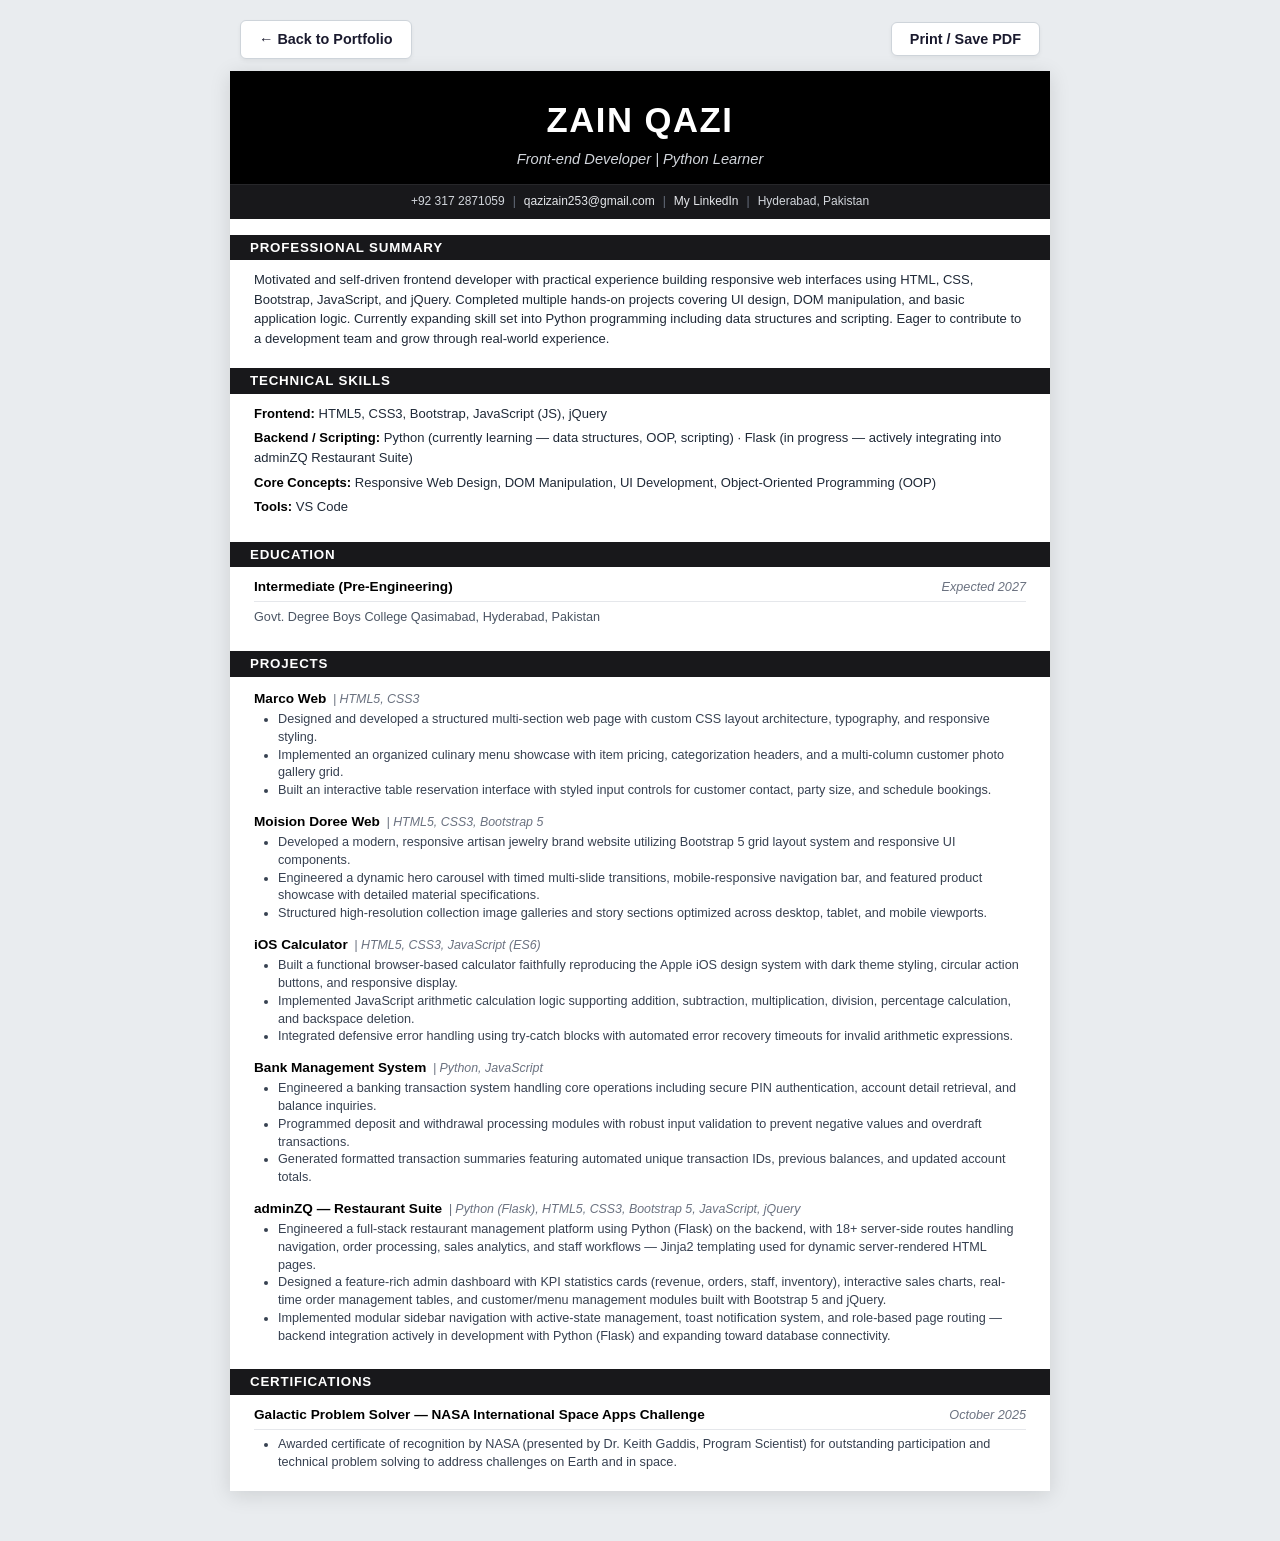
==== resume.html @ ccdf96c6 "Initial commit - zain-qazi-portfolio by Zain Qazi" ====
<!DOCTYPE html>
<html lang="en">
<head>
    <meta charset="UTF-8">
    <meta name="viewport" content="width=device-width, initial-scale=1.0">
    <title>Zain Qazi - Resume</title>
    <link rel="stylesheet" href="resume.css">
</head>
<body>
    <div class="no-print top-controls">
        <a href="index.html" class="back-link">← Back to Portfolio</a>
        <button onclick="window.print()" class="print-btn">Print / Save PDF</button>
    </div>
    
    <div class="resume-container">
        <!-- HEADER BAND -->
        <header class="resume-header">
            <div class="header-main">
                <h1 class="candidate-name">ZAIN QAZI</h1>
                <p class="candidate-title">Front-end Developer | Python Learner</p>
            </div>
            <div class="header-contact-bar">
                <span>+92 317 2871059</span>
                <span class="sep">|</span>
                <a href="mailto:qazizain253@gmail.com">qazizain253@gmail.com</a>
                <span class="sep">|</span>
                <a href="https://linkedin.com" target="_blank" rel="noopener">My LinkedIn</a>
                <span class="sep">|</span>
                <span>Hyderabad, Pakistan</span>
            </div>
        </header>

        <!-- PROFESSIONAL SUMMARY -->
        <section class="resume-section">
            <div class="section-banner">PROFESSIONAL SUMMARY</div>
            <div class="section-body">
                <p>Motivated and self-driven frontend developer with practical experience building responsive web interfaces using HTML, CSS, Bootstrap, JavaScript, and jQuery. Completed multiple hands-on projects covering UI design, DOM manipulation, and basic application logic. Currently expanding skill set into Python programming including data structures and scripting. Eager to contribute to a development team and grow through real-world experience.</p>
            </div>
        </section>

        <!-- TECHNICAL SKILLS -->
        <section class="resume-section">
            <div class="section-banner">TECHNICAL SKILLS</div>
            <div class="section-body skills-body">
                <p><strong>Frontend:</strong> HTML5, CSS3, Bootstrap, JavaScript (JS), jQuery</p>
                <p><strong>Backend / Scripting:</strong> Python (currently learning — data structures, OOP, scripting) · Flask (in progress — actively integrating into adminZQ Restaurant Suite)</p>
                <p><strong>Core Concepts:</strong> Responsive Web Design, DOM Manipulation, UI Development, Object-Oriented Programming (OOP)</p>
                <p><strong>Tools:</strong> VS Code</p>
            </div>
        </section>

        <!-- EDUCATION -->
        <section class="resume-section">
            <div class="section-banner">EDUCATION</div>
            <div class="section-body education-body">
                <div class="edu-row">
                    <span class="edu-degree">Intermediate (Pre-Engineering)</span>
                    <span class="edu-expected">Expected 2027</span>
                </div>
                <div class="edu-divider"></div>
                <div class="edu-institution">Govt. Degree Boys College Qasimabad, Hyderabad, Pakistan</div>
            </div>
        </section>

        <!-- PROJECTS -->
        <section class="resume-section">
            <div class="section-banner">PROJECTS</div>
            <div class="section-body projects-body">
                <div class="project-entry">
                    <div class="project-heading">
                        <strong class="project-name">Marco Web</strong>
                        <span class="project-meta">| HTML5, CSS3</span>
                    </div>
                    <ul class="project-bullets">
                        <li>Designed and developed a structured multi-section web page with custom CSS layout architecture, typography, and responsive styling.</li>
                        <li>Implemented an organized culinary menu showcase with item pricing, categorization headers, and a multi-column customer photo gallery grid.</li>
                        <li>Built an interactive table reservation interface with styled input controls for customer contact, party size, and schedule bookings.</li>
                    </ul>
                </div>

                <div class="project-entry">
                    <div class="project-heading">
                        <strong class="project-name">Moision Doree Web</strong>
                        <span class="project-meta">| HTML5, CSS3, Bootstrap 5</span>
                    </div>
                    <ul class="project-bullets">
                        <li>Developed a modern, responsive artisan jewelry brand website utilizing Bootstrap 5 grid layout system and responsive UI components.</li>
                        <li>Engineered a dynamic hero carousel with timed multi-slide transitions, mobile-responsive navigation bar, and featured product showcase with detailed material specifications.</li>
                        <li>Structured high-resolution collection image galleries and story sections optimized across desktop, tablet, and mobile viewports.</li>
                    </ul>
                </div>

                <div class="project-entry">
                    <div class="project-heading">
                        <strong class="project-name">iOS Calculator</strong>
                        <span class="project-meta">| HTML5, CSS3, JavaScript (ES6)</span>
                    </div>
                    <ul class="project-bullets">
                        <li>Built a functional browser-based calculator faithfully reproducing the Apple iOS design system with dark theme styling, circular action buttons, and responsive display.</li>
                        <li>Implemented JavaScript arithmetic calculation logic supporting addition, subtraction, multiplication, division, percentage calculation, and backspace deletion.</li>
                        <li>Integrated defensive error handling using try-catch blocks with automated error recovery timeouts for invalid arithmetic expressions.</li>
                    </ul>
                </div>

                <div class="project-entry">
                    <div class="project-heading">
                        <strong class="project-name">Bank Management System</strong>
                        <span class="project-meta">| Python, JavaScript</span>
                    </div>
                    <ul class="project-bullets">
                        <li>Engineered a banking transaction system handling core operations including secure PIN authentication, account detail retrieval, and balance inquiries.</li>
                        <li>Programmed deposit and withdrawal processing modules with robust input validation to prevent negative values and overdraft transactions.</li>
                        <li>Generated formatted transaction summaries featuring automated unique transaction IDs, previous balances, and updated account totals.</li>
                    </ul>
                </div>

                <div class="project-entry">
                    <div class="project-heading">
                        <strong class="project-name">adminZQ — Restaurant Suite</strong>
                        <span class="project-meta">| Python (Flask), HTML5, CSS3, Bootstrap 5, JavaScript, jQuery</span>
                    </div>
                    <ul class="project-bullets">
                        <li>Engineered a full-stack restaurant management platform using Python (Flask) on the backend, with 18+ server-side routes handling navigation, order processing, sales analytics, and staff workflows — Jinja2 templating used for dynamic server-rendered HTML pages.</li>
                        <li>Designed a feature-rich admin dashboard with KPI statistics cards (revenue, orders, staff, inventory), interactive sales charts, real-time order management tables, and customer/menu management modules built with Bootstrap 5 and jQuery.</li>
                        <li>Implemented modular sidebar navigation with active-state management, toast notification system, and role-based page routing — backend integration actively in development with Python (Flask) and expanding toward database connectivity.</li>
                    </ul>
                </div>
            </div>
        </section>

        <!-- CERTIFICATIONS -->
        <section class="resume-section">
            <div class="section-banner">CERTIFICATIONS</div>
            <div class="section-body certs-body">
                <div class="cert-entry">
                    <div class="edu-row">
                        <strong class="project-name">Galactic Problem Solver — NASA International Space Apps Challenge</strong>
                        <span class="edu-expected">October 2025</span>
                    </div>
                    <div class="edu-divider"></div>
                    <ul class="project-bullets">
                        <li>Awarded certificate of recognition by NASA (presented by Dr. Keith Gaddis, Program Scientist) for outstanding participation and technical problem solving to address challenges on Earth and in space.</li>
                    </ul>
                </div>
            </div>
        </section>
    </div>
</body>
</html>
---- resume.css ----
/* resume.css - ATS Friendly & Pixel Perfect to Reference */

* {
    box-sizing: border-box;
    margin: 0;
    padding: 0;
}

body {
    background-color: #e9ecef;
    font-family: -apple-system, BlinkMacSystemFont, "Segoe UI", Roboto, "Helvetica Neue", Arial, sans-serif;
    color: #2b2b2b;
    line-height: 1.45;
    font-size: 10.5pt;
    -webkit-font-smoothing: antialiased;
}

/* Screen Navigation & Print Controls */
.top-controls {
    display: flex;
    justify-content: space-between;
    align-items: center;
    max-width: 820px;
    margin: 20px auto 12px;
    padding: 0 10px;
}

.back-link, .print-btn {
    text-decoration: none;
    color: #1a1a2e;
    background: #ffffff;
    border: 1px solid #ced4da;
    padding: 8px 18px;
    border-radius: 6px;
    cursor: pointer;
    font-size: 0.9rem;
    font-weight: 600;
    transition: all 0.2s ease;
    display: inline-flex;
    align-items: center;
    gap: 6px;
    box-shadow: 0 2px 4px rgba(0, 0, 0, 0.05);
}

.back-link:hover, .print-btn:hover {
    background: #0f4c75;
    color: #ffffff;
    border-color: #0f4c75;
}

/* Resume Document Container */
.resume-container {
    max-width: 820px;
    margin: 0 auto 50px auto;
    background-color: #ffffff;
    box-shadow: 0 4px 20px rgba(0, 0, 0, 0.12);
    min-height: 1050px;
}

/* Header Band */
.resume-header {
    background-color: #000000;
    color: #ffffff;
    text-align: center;
}

.header-main {
    padding: 24px 20px 14px;
}

.candidate-name {
    font-size: 26pt;
    font-weight: 700;
    letter-spacing: 1.5px;
    margin-bottom: 4px;
    color: #ffffff;
    font-family: inherit;
}

.candidate-title {
    font-size: 11pt;
    font-style: italic;
    color: #d1d5db;
    margin-bottom: 0;
}

.header-contact-bar {
    background-color: #18181b;
    padding: 8px 16px;
    font-size: 9pt;
    color: #d1d5db;
    display: flex;
    justify-content: center;
    align-items: center;
    flex-wrap: wrap;
    gap: 8px;
    border-top: 1px solid #27272a;
}

.header-contact-bar a {
    color: #e5e7eb;
    text-decoration: none;
}

.header-contact-bar a:hover {
    text-decoration: underline;
}

.header-contact-bar .sep {
    color: #6b7280;
}

/* Sections */
.resume-section {
    margin-top: 16px;
}

.section-banner {
    background-color: #18181b;
    color: #ffffff;
    padding: 3px 20px;
    font-size: 10pt;
    font-weight: 700;
    letter-spacing: 0.8px;
    text-transform: uppercase;
}

.section-body {
    padding: 10px 24px 4px;
    font-size: 9.8pt;
    color: #1f2937;
    line-height: 1.5;
}

/* Technical Skills */
.skills-body p {
    margin-bottom: 5px;
}

.skills-body strong {
    color: #000000;
}

/* Education */
.education-body {
    padding-bottom: 8px;
}

.edu-row {
    display: flex;
    justify-content: space-between;
    align-items: baseline;
}

.edu-degree {
    font-weight: 700;
    color: #000000;
    font-size: 10.2pt;
}

.edu-expected {
    color: #6b7280;
    font-style: italic;
    font-size: 9.5pt;
}

.edu-divider {
    height: 1px;
    background-color: #e5e7eb;
    margin: 4px 0 6px 0;
}

.edu-institution {
    color: #4b5563;
    font-size: 9.5pt;
}

/* Projects */
.projects-body {
    padding-top: 12px;
}

.project-entry {
    margin-bottom: 12px;
}

.project-entry:last-child {
    margin-bottom: 4px;
}

.project-heading {
    margin-bottom: 2px;
}

.project-name {
    font-size: 10.2pt;
    font-weight: 700;
    color: #000000;
}

.project-meta {
    font-size: 9.3pt;
    font-style: italic;
    color: #6b7280;
    margin-left: 3px;
}

.project-bullets {
    padding-left: 24px;
    margin-top: 2px;
}

.project-bullets li {
    font-size: 9.5pt;
    color: #374151;
    line-height: 1.4;
}

.certs-body {
    padding-bottom: 20px;
}

/* Print Optimization */
@media print {
    @page {
        margin: 0;
        size: A4 portrait;
    }

    body {
        background-color: #ffffff;
        color: #000000;
        margin: 0;
        padding: 0;
    }

    .no-print {
        display: none !important;
    }

    .resume-container {
        box-shadow: none;
        margin: 0;
        max-width: 100%;
        width: 100%;
    }

    .resume-header {
        -webkit-print-color-adjust: exact !important;
        print-color-adjust: exact !important;
    }

    .section-banner {
        -webkit-print-color-adjust: exact !important;
        print-color-adjust: exact !important;
    }

    .header-contact-bar {
        -webkit-print-color-adjust: exact !important;
        print-color-adjust: exact !important;
    }
}
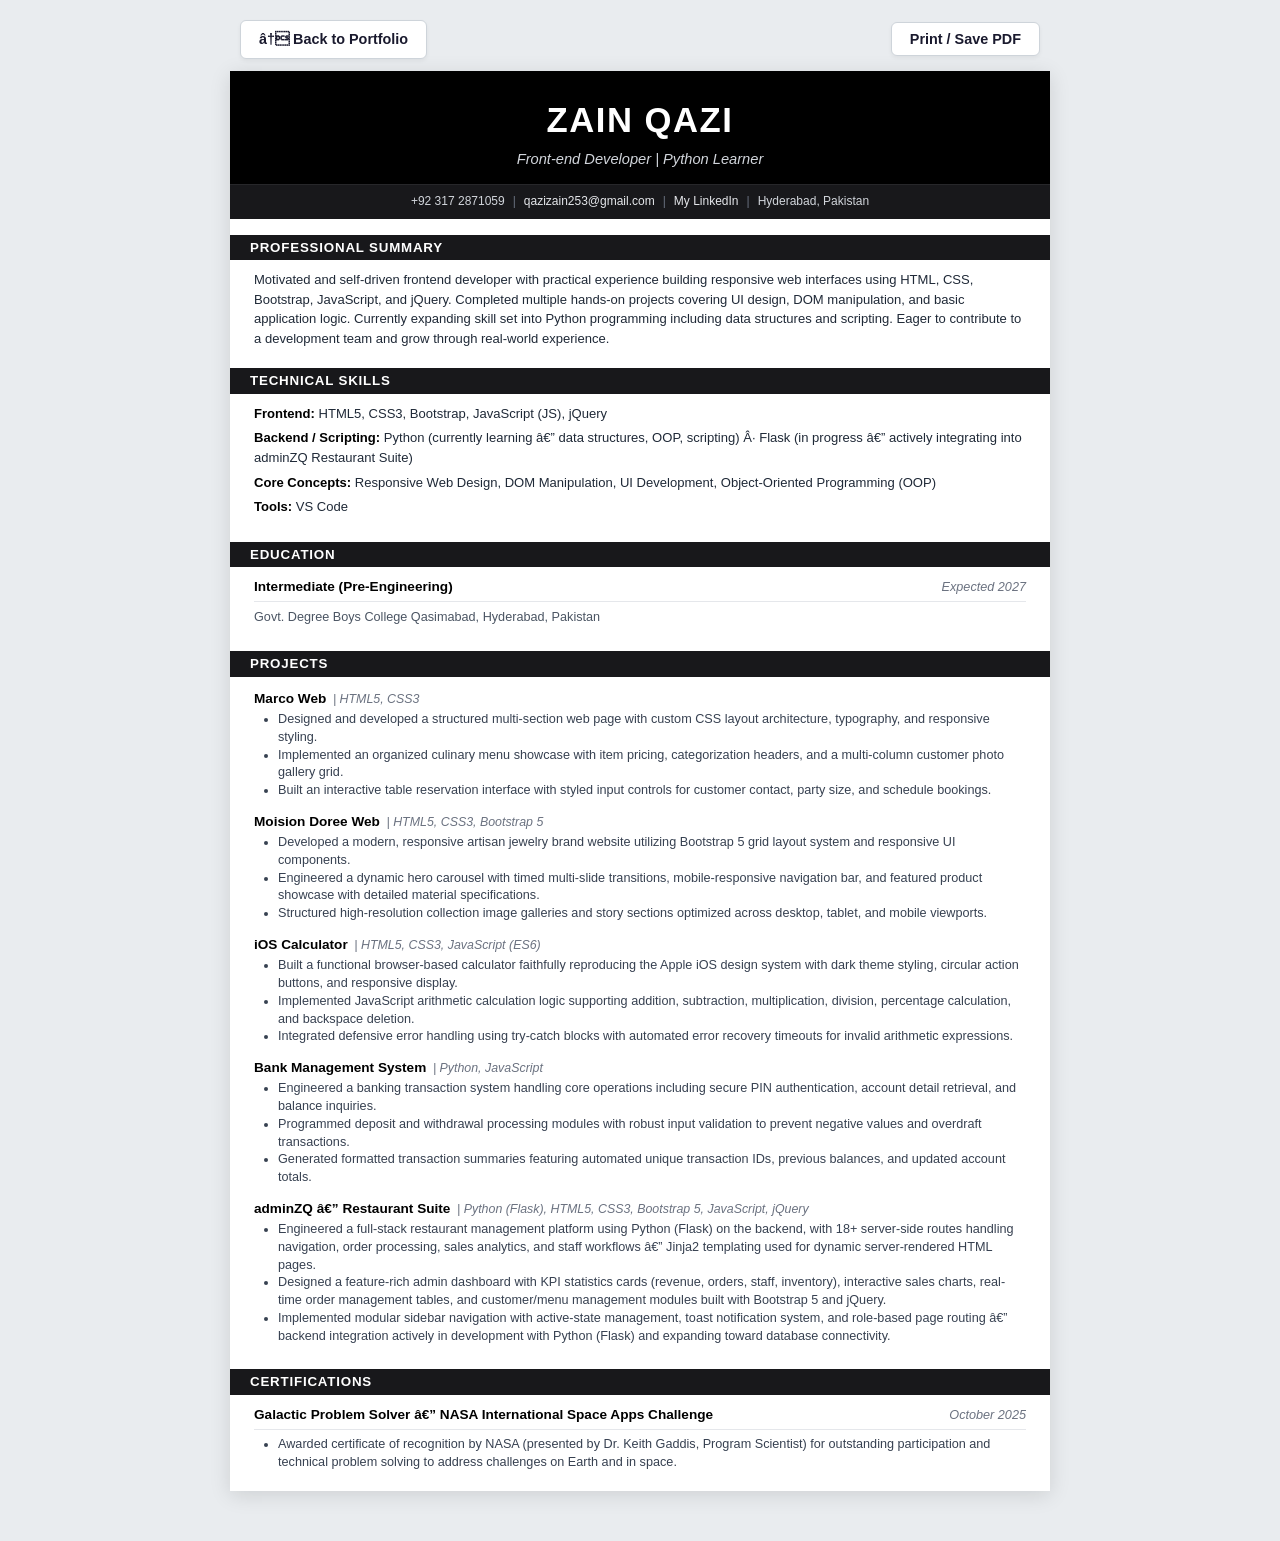
==== commit 1589957d: "Update links and resume download to PDF" ====
--- a/resume.html
+++ b/resume.html
@@ -1,4 +1,4 @@
-<!DOCTYPE html>
+﻿<!DOCTYPE html>
 <html lang="en">
 <head>
     <meta charset="UTF-8">
@@ -8,7 +8,7 @@
 </head>
 <body>
     <div class="no-print top-controls">
-        <a href="index.html" class="back-link">← Back to Portfolio</a>
+        <a href="index.html" class="back-link">â† Back to Portfolio</a>
         <button onclick="window.print()" class="print-btn">Print / Save PDF</button>
     </div>
     
@@ -43,7 +43,7 @@
             <div class="section-banner">TECHNICAL SKILLS</div>
             <div class="section-body skills-body">
                 <p><strong>Frontend:</strong> HTML5, CSS3, Bootstrap, JavaScript (JS), jQuery</p>
-                <p><strong>Backend / Scripting:</strong> Python (currently learning — data structures, OOP, scripting) · Flask (in progress — actively integrating into adminZQ Restaurant Suite)</p>
+                <p><strong>Backend / Scripting:</strong> Python (currently learning â€” data structures, OOP, scripting) Â· Flask (in progress â€” actively integrating into adminZQ Restaurant Suite)</p>
                 <p><strong>Core Concepts:</strong> Responsive Web Design, DOM Manipulation, UI Development, Object-Oriented Programming (OOP)</p>
                 <p><strong>Tools:</strong> VS Code</p>
             </div>
@@ -116,13 +116,13 @@
 
                 <div class="project-entry">
                     <div class="project-heading">
-                        <strong class="project-name">adminZQ — Restaurant Suite</strong>
+                        <strong class="project-name">adminZQ â€” Restaurant Suite</strong>
                         <span class="project-meta">| Python (Flask), HTML5, CSS3, Bootstrap 5, JavaScript, jQuery</span>
                     </div>
                     <ul class="project-bullets">
-                        <li>Engineered a full-stack restaurant management platform using Python (Flask) on the backend, with 18+ server-side routes handling navigation, order processing, sales analytics, and staff workflows — Jinja2 templating used for dynamic server-rendered HTML pages.</li>
+                        <li>Engineered a full-stack restaurant management platform using Python (Flask) on the backend, with 18+ server-side routes handling navigation, order processing, sales analytics, and staff workflows â€” Jinja2 templating used for dynamic server-rendered HTML pages.</li>
                         <li>Designed a feature-rich admin dashboard with KPI statistics cards (revenue, orders, staff, inventory), interactive sales charts, real-time order management tables, and customer/menu management modules built with Bootstrap 5 and jQuery.</li>
-                        <li>Implemented modular sidebar navigation with active-state management, toast notification system, and role-based page routing — backend integration actively in development with Python (Flask) and expanding toward database connectivity.</li>
+                        <li>Implemented modular sidebar navigation with active-state management, toast notification system, and role-based page routing â€” backend integration actively in development with Python (Flask) and expanding toward database connectivity.</li>
                     </ul>
                 </div>
             </div>
@@ -134,7 +134,7 @@
             <div class="section-body certs-body">
                 <div class="cert-entry">
                     <div class="edu-row">
-                        <strong class="project-name">Galactic Problem Solver — NASA International Space Apps Challenge</strong>
+                        <strong class="project-name">Galactic Problem Solver â€” NASA International Space Apps Challenge</strong>
                         <span class="edu-expected">October 2025</span>
                     </div>
                     <div class="edu-divider"></div>
@@ -147,3 +147,4 @@
     </div>
 </body>
 </html>
+
